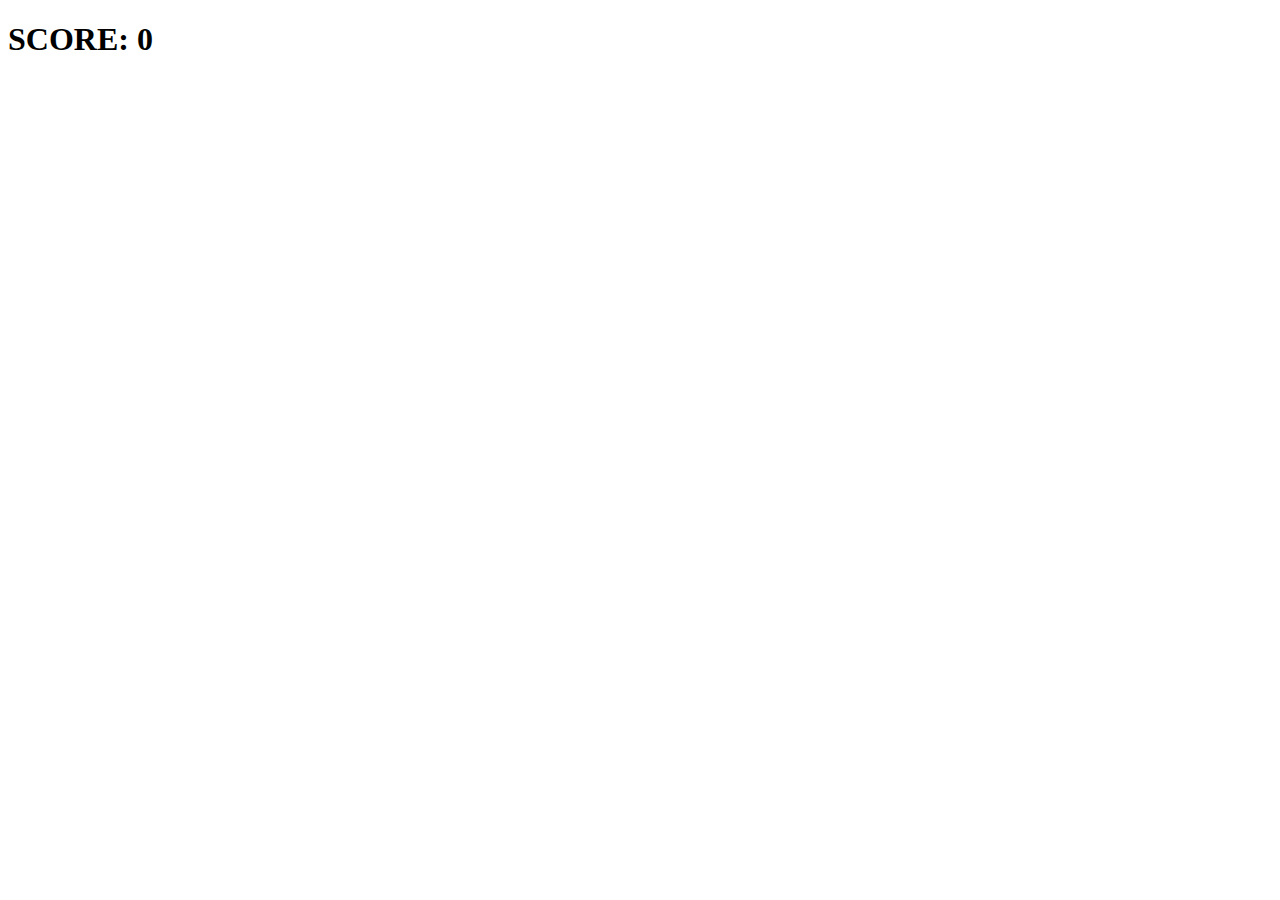
==== game.html @ 509ddb57 "0.1.8 added collitions detection between enemies and bulelts, added basic score functionality" ====
<!DOCTYPE html>
<html lang="es">
  <head>
    <meta charset="UTF-8" />
    <meta name="viewport" content="width=device-width, initial-scale=1.0" />
    <meta http-equiv="X-UA-Compatible" content="ie=edge" />
    <link rel="stylesheet" href="styles.css" />
    <title>Cat Brawlers</title>
  </head>
  <body>
    <div>
      <h1>SCORE: <span id="score">0</span></h1>
    </div>
    <div class="game-cont">
      <canvas id="world" width="700px" height="700px"></canvas>
    </div>
    <script src="./src/classes.js"></script>
    <script src="./src/main.js"></script>
  </body>
</html>
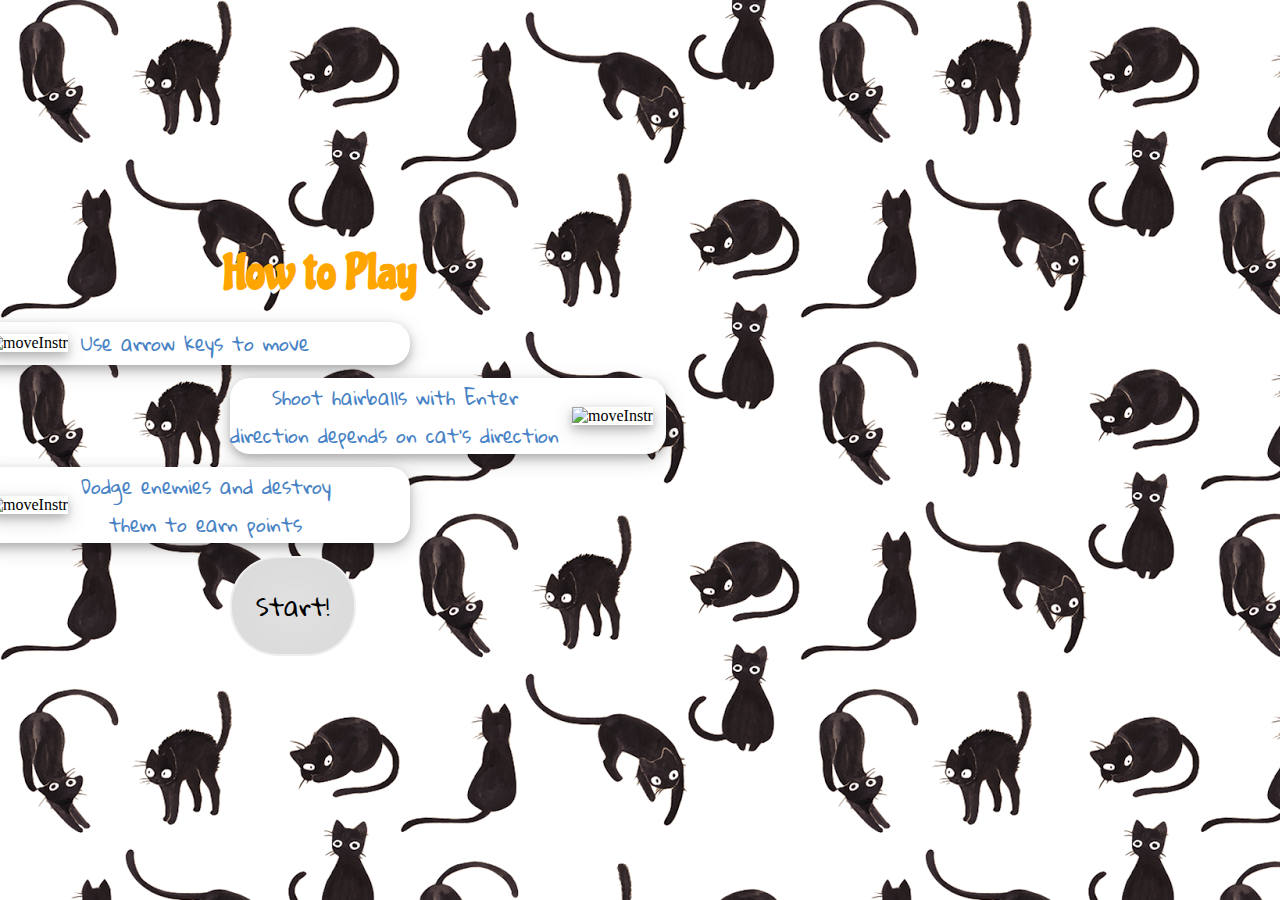
==== commit f7b14a43: "0.2.6 game page layout changed to put instructions next to canvas" ====
--- a/game.html
+++ b/game.html
@@ -8,11 +8,35 @@
     <title>Cat Brawlers</title>
   </head>
   <body>
-    <div>
-      <h1>SCORE: <span id="score">0</span></h1>
-    </div>
-    <div class="game-cont">
-      <canvas id="world" width="700px" height="700px"></canvas>
+    <div class="two-col">
+      <section class="instr">
+        <section class="grid">
+          <h1>How to Play</h1>
+          <article class="box align-left appear-left">
+            <img src="./images/moveInstr2.png" alt="moveInstr" />
+            <p>Use <span>arrow keys</span> to move</p>
+          </article>
+          <article class="box align-right appear-right">
+            <p>
+              Shoot hairballs with <span>Enter</span> <br />
+              direction depends on cat's direction
+            </p>
+            <img src="./images/shootInstr2.png" alt="moveInstr" />
+          </article>
+          <article class="box align-left appear-left">
+            <img src="./images/scoreInstr.png" alt="moveInstr" />
+            <p>
+              Dodge enemies and destroy <br />
+              them to earn <span>points</span>
+            </p>
+          </article>
+          <button class="btn" id="startBtn" type="button">Start!</button>
+        </section>
+      </section>
+      <section class="game-cont">
+        <canvas id="hud" width="700px" height="100px"></canvas>
+        <canvas id="world" width="700px" height="700px"></canvas>
+      </section>
     </div>
     <script src="./src/classes.js"></script>
     <script src="./src/main.js"></script>
--- a/styles.css
+++ b/styles.css
@@ -0,0 +1,422 @@
+@import url("https://fonts.googleapis.com/css?family=Chicle|Gloria+Hallelujah");
+
+* {
+  padding: 0;
+  margin: 0;
+}
+/*-------------------------------------------*/
+/* styles for index */
+/*-------------------------------------------*/
+section.container {
+  display: none;
+  justify-content: center;
+  align-items: center;
+}
+
+div.modal {
+  display: block;
+  position: fixed;
+  z-index: 1; /* stays on top of the box */
+  padding-top: 10vh;
+  padding-left: 10vw;
+  left: 0;
+  top: 0;
+  width: 100%;
+  height: 100%;
+  background-color: rgba(0, 0, 0, 0.2);
+}
+
+/* styles for anchor */
+section.options > a {
+  text-decoration: none;
+}
+
+section.options > a:hover {
+  color: white;
+  padding: 2em;
+  border-color: rgba(255, 165, 0, 1);
+  background-color: rgba(255, 165, 0, 0.5);
+  border-radius: 50%;
+  text-shadow: 2px 4px 5px black;
+  box-shadow: 0 0 10px 0 gray inset;
+}
+
+section.options > h1 {
+  margin-bottom: 1.5vw;
+  font-family: "Chicle", cursive;
+  font-size: 10em;
+  color: orange;
+  text-shadow: 2px 4px #fff;
+}
+
+/*-------------------------------------------*/
+/* styles for landing section */
+/*-------------------------------------------*/
+section.landing {
+  height: 100vh; /* whole screen*/
+  display: flex;
+  justify-content: center;
+  align-items: center;
+  flex-direction: column;
+  background-color: rgba(0, 0, 0, 0.1);
+}
+
+section.landing h1 {
+  margin-bottom: 1.5vw;
+  margin-left: 1vw;
+  font-family: "Chicle", cursive;
+  font-size: 10em;
+  color: orange;
+  text-shadow: 2px 4px gray;
+  padding: 10px;
+  border-radius: 5%;
+  position: relative;
+  -webkit-animation: colorVShape 4s infinite linear;
+  -moz-animation: colorVShape 4s infinite linear;
+  animation: colorVShape 4s infinite linear;
+}
+
+section.landing p {
+  font-family: "Gloria Hallelujah", cursive;
+  font-size: 1.5em;
+  color: rgb(80, 80, 80);
+}
+
+section.landing img:hover {
+  transform: scale(2);
+  transition: all 1s;
+}
+
+section.landing span.exclamation {
+  -webkit-animation: colors 2s infinite linear;
+  -moz-animation: colors 2s infinite linear;
+  animation: colors 2s infinite linear;
+}
+
+/*-------------------------------------------*/
+/* styles for character selection screen */
+/*-------------------------------------------*/
+header.heading {
+  display: flex;
+  justify-content: center;
+  align-items: center;
+  height: 18vh;
+  background: url("./images/dangerTopBar.png");
+}
+
+header.heading h1 {
+  font-family: "Gloria Hallelujah", cursive;
+  font-size: 3em;
+  color: white;
+  text-shadow: 2px 4px 5px black;
+  padding: 0 15vw;
+  border: 15px solid rgb(58, 53, 50);
+  border-radius: 20px;
+  background-color: rgb(82, 76, 73);
+}
+
+section.players {
+  display: flex;
+  flex-direction: row;
+  justify-content: center;
+  align-items: center;
+  height: 64vh;
+  background-color: black;
+}
+
+section.char-cont {
+  margin: 0 0.5vw;
+  border-radius: 20px;
+  background-color: rgba(83, 78, 78, 0.2);
+}
+
+/* as everything is inside the anchor, use flex box to center everything */
+section.char-cont a {
+  text-decoration: none;
+  display: flex;
+  flex-direction: column;
+  justify-content: center;
+  align-items: center;
+}
+
+.playermodal {
+  /* important to override section own background */
+  background-color: rgba(234, 115, 37, 0.6) !important;
+}
+
+section.char-cont img:hover {
+  transform: scale(1.5);
+  transition: all 1s;
+}
+
+section.char-cont p.charname {
+  font-family: "Gloria Hallelujah", cursive;
+  font-size: 1.5em;
+  color: gray;
+}
+
+section.char-cont :hover p.charname {
+  color: rgb(254, 223, 81);
+  -webkit-animation: glow 1s ease-in-out infinite alternate;
+  -moz-animation: glow 1s ease-in-out infinite alternate;
+  animation: glow 1s ease-in-out infinite alternate;
+}
+
+footer.foot {
+  height: 18vh;
+  background: url("./images/dangerTopBar.png");
+}
+
+/*-------------------------------------------*/
+/* styles for game page */
+/*-------------------------------------------*/
+div.two-col{
+  display: flex;
+  flex-direction: row;
+  justify-content: center;
+  align-items: center;
+  background: url("./images/blackcatBack.png");
+  height: 100vh;
+}
+
+section.instr {
+  display: flex;
+  justify-content: center;
+  align-items: center;
+  flex-direction: column;
+  width: 50vw;
+}
+
+section.instr section.grid > h1 {
+  margin-bottom: 1.5vw;
+  font-family: "Chicle", cursive;
+  font-size: 3em;
+  color: orange;
+  text-shadow: 2px 4px #fff;
+  text-align: center;
+}
+
+section.instr section.grid article.box p {
+  font-family: "Gloria Hallelujah", cursive;
+  font-size: 1.2em;
+  color: rgb(73, 131, 197);
+  text-align: center;
+}
+
+section.grid article.box {
+  width: 100%;
+  display: flex;
+  align-items: center;
+  flex-direction: row;
+  position: relative;
+  background-color: white;
+  margin-bottom: 1vw;
+  border-radius: 20px;
+  box-shadow: 0 4px 8px 0 rgba(0, 0, 0, 0.2), 0 6px 20px 0 rgba(0, 0, 0, 0.19);
+}
+
+section.grid article.box img {
+  box-shadow: 0 4px 8px 0 rgba(0, 0, 0, 0.2), 0 6px 20px 0 rgba(0, 0, 0, 0.19);
+  margin: 1vw;
+}
+
+section.grid article.box span {
+  -webkit-animation: colors 2s infinite linear;
+  -moz-animation: colors 2s infinite linear;
+  animation: colors 2s infinite linear;
+}
+
+.align-left {
+  justify-content: flex-start;
+  left: -10vw;
+}
+
+.appear-left {
+  -webkit-animation: appearFromLeft 2s 1 ease-out;
+  -moz-animation: appearFromLeft 2s 1 ease-out;
+  animation: appearFromLeft 2s 1 ease-out;
+}
+
+.align-right {
+  justify-content: flex-end;
+  right: -10vw;
+}
+
+.appear-right {
+  -webkit-animation: appearFromRight 2s 1 ease-out;
+  -moz-animation: appearFromRight 2s 1 ease-out;
+  animation: appearFromRight 2s 1 ease-out;
+}
+
+.btn {
+  font-family: "Gloria Hallelujah", cursive;
+  padding: 1em;
+  color: black;
+  border-radius: 2em;
+  margin-left: 10vw;
+  position: relative; /* necessary for the animation to work */
+  border: 2px solid rgba(255, 255, 255, 0);
+  transition: all 0.3s;
+  box-shadow: 0 0 40px 40px gainsboro inset; /*shadow inside element */
+  -webkit-animation: bounce 3s infinite linear;
+  -moz-animation: bounce 3s infinite linear;
+  animation: bounce 3s infinite linear;
+}
+
+section.instr button {
+  font-size: 1.5em;
+}
+section.instr button:hover {
+  color: white;
+  padding: 2em;
+  border-color: rgba(255, 165, 0, 1);
+  background-color: rgba(255, 165, 0, 0.5);
+  border-radius: 50%;
+  text-shadow: 2px 4px 5px black;
+  box-shadow: 0 0 10px 0 gray inset;
+}
+
+/*-------------------------------------------*/
+/* styles for canvas section */
+/*-------------------------------------------*/
+
+#hud {
+  margin: 0 1vw;
+  background: url("./images/catHUDBanner.png");
+  background-size: contain;
+  background-repeat: no-repeat;
+  margin-bottom: 1vh;
+}
+
+section.game-cont {
+  display: flex;
+  flex-direction: column;
+  justify-content: center;
+  align-items: center;
+  width: 50vw;
+}
+
+/* animations */
+@keyframes bounce {
+  0% {
+    top: 0em;
+  }
+  40% {
+    top: 0em;
+  }
+  43% {
+    top: -1em;
+  }
+  46% {
+    top: 0em;
+  }
+  48% {
+    top: -0.8em;
+  }
+  50% {
+    top: 0em;
+  }
+  100% {
+    top: 0em;
+  }
+}
+
+@keyframes colorVShape {
+  0% {
+    color: orange;
+    left: -20px;
+    top: -20px;
+  }
+  25% {
+    color: rgb(231, 75, 14);
+    left: 0px;
+    top: 0px;
+  }
+  50% {
+    color: rgb(117, 42, 0);
+    left: 20px;
+    top: -20px;
+  }
+  75% {
+    color: rgb(231, 75, 14);
+    left: 0px;
+    top: 0px;
+  }
+  100% {
+    color: orange;
+    left: -20px;
+    top: -20px;
+  }
+}
+
+@keyframes colors {
+  0% {
+    color: rgb(45, 189, 47);
+  }
+  25% {
+    color: rgb(20, 95, 179);
+  }
+  50% {
+    color: rgb(250, 131, 5);
+  }
+  75% {
+    color: rgb(227, 0, 0);
+  }
+  100% {
+    color: rgb(140, 40, 179);
+  }
+}
+@keyframes glow {
+  from {
+    /* seven shadows in total, with different blur radius sizes */
+    text-shadow: 0 0 10px #fff, 0 0 20px #fff, 0 0 30px #ff7e00,
+      0 0 40px #ff7e00, 0 0 50px #ff7e00, 0 0 60px #ff7e00, 0 0 70px #ff7e00;
+  }
+  to {
+    /* also seven shadows in total, with slightly bigger blur radius sizes each*/
+    text-shadow: 0 0 20px #fff, 0 0 30px #ff8e1e, 0 0 40px #ff8e1e,
+      0 0 50px #ff8e1e, 0 0 60px #ff8e1e, 0 0 70px #ff8e1e, 0 0 80px #ff8e1e;
+  }
+}
+
+@keyframes appearFromLeft {
+  0% {
+    left: -100vw;
+  }
+  20% {
+    left: -60vw;
+  }
+  40% {
+    left: -20vw;
+  }
+  60% {
+    left: 0vw;
+  }
+  80% {
+    left: 15vw;
+  }
+  100% {
+    left: -10vw;
+  }
+}
+
+@keyframes appearFromRight {
+  0% {
+    right: -100vw;
+  }
+  20% {
+    right: -60vw;
+  }
+  40% {
+    right: -20vw;
+  }
+  60% {
+    right: 0vw;
+  }
+  80% {
+    right: 15vw;
+  }
+  100% {
+    right: -10vw;
+  }
+}
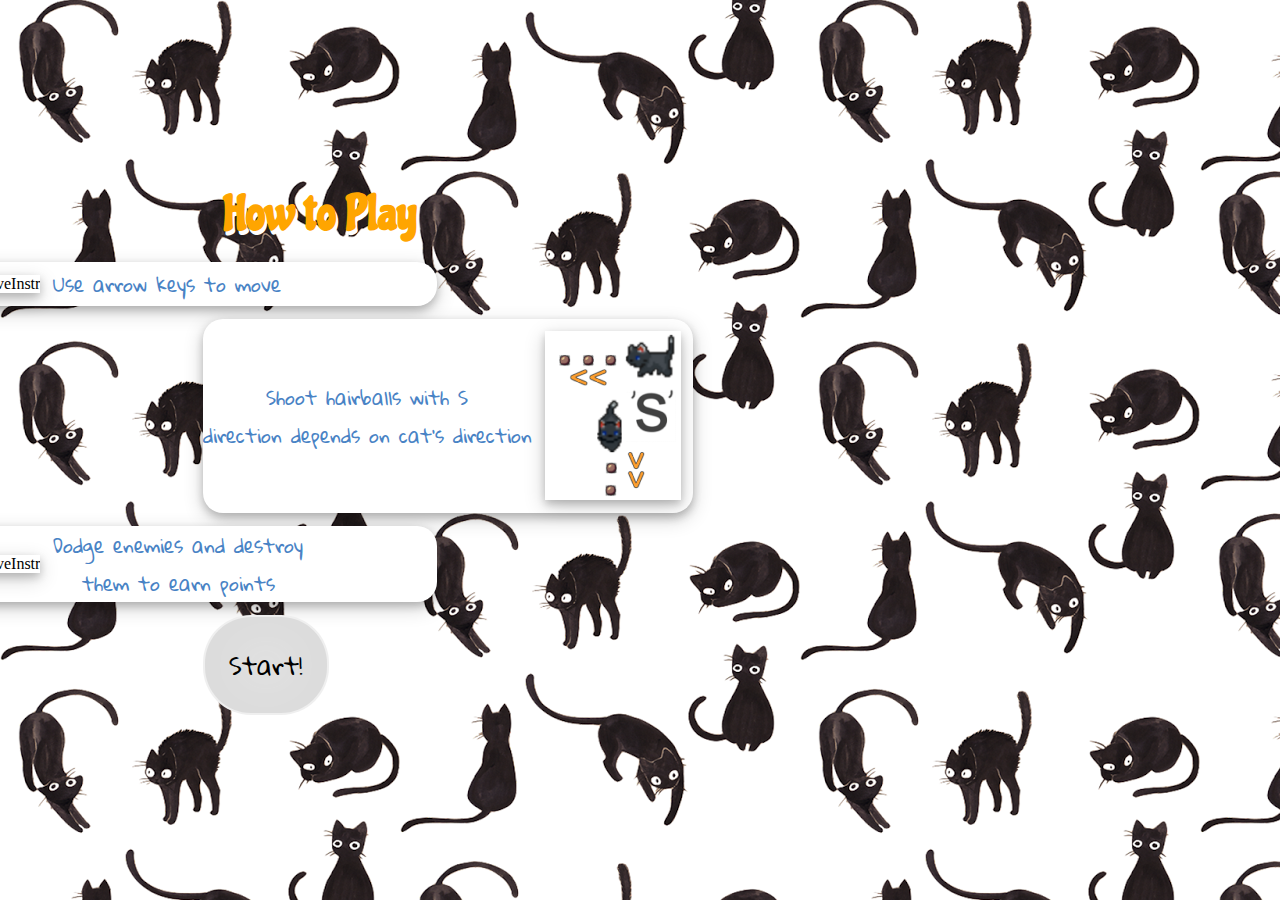
==== commit dcee826c: "1.0.3 added boss health bar | added different enemies speed and 4 more spawn points" ====
--- a/game.html
+++ b/game.html
@@ -18,7 +18,7 @@
           </article>
           <article class="box align-right appear-right">
             <p>
-              Shoot hairballs with <span>Enter</span> <br />
+              Shoot hairballs with <span>S</span> <br />
               direction depends on cat's direction
             </p>
             <img src="./images/shootInstr2.png" alt="moveInstr" />
